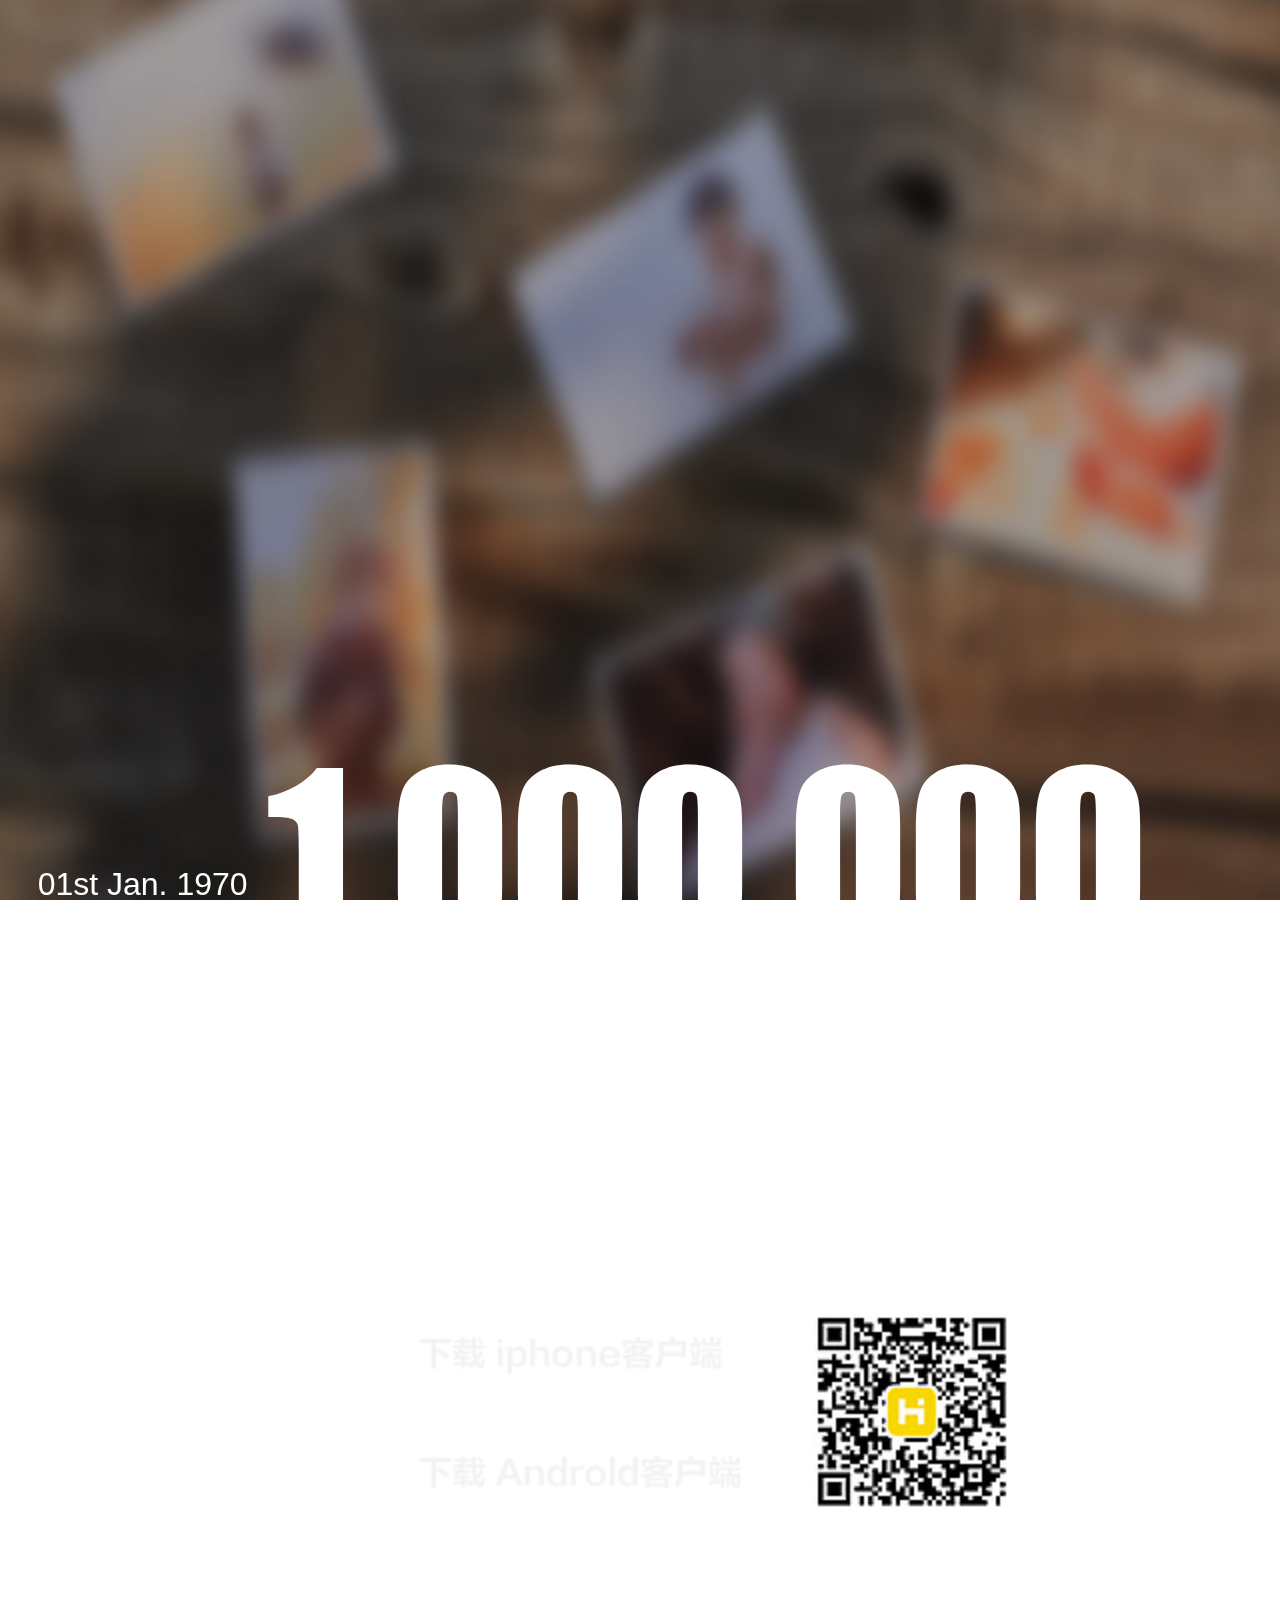
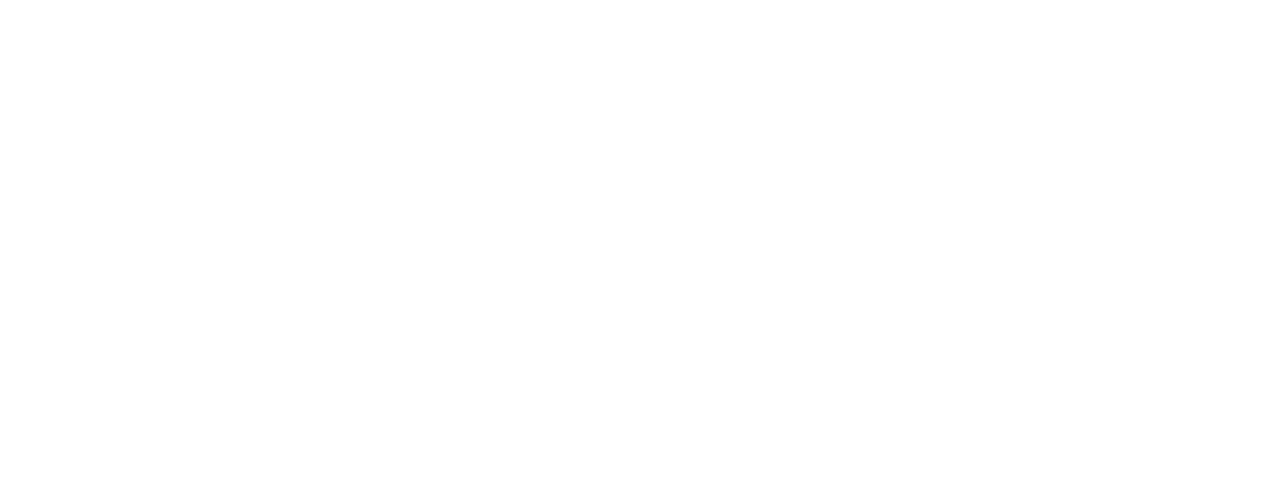
==== mobile.html @ c0a41c33 "new homeweb" ====
<!DOCTYPE html>
<html lang="zh">

<head>
	<meta charset="UTF-8">
	<title>快乐印Happyin</title>
	<meta name="viewport"
		  content="width=device-width, initial-scale=1.0, maximum-scale=1.0, user-scalable=0, minimal-ui">
	<meta name="format-detection" content="telephone=no">
	<link rel="icon" href="images/ico.png">
	<link rel="stylesheet" href="css/style.css">
	<style>
		h1 {
			display: none;
			position: absolute;
			top: 0;
			left: -9999px;
		}
	</style>
	<script type="text/javascript" src="js/jquery-2.1.4.min.js"></script>
	<script>



		fnResize();
		window.addEventListener("resize", function() {
			fnResize()
		}, false);

		function fnResize(){
			var docWidth = document.documentElement.clientWidth,
					body = document.getElementsByTagName('html')[0];
			body.style.fontSize = (0.625 * (docWidth / 320) ) * 100 + '%';
		}

	</script>
</head>
<body>
	<h1>Happyin —— 终身免费手机照片冲印</h1>
	<!--<div class="mobile-backimg-box"></div>-->
	<img class="mobile-backimg" alt="" src="images/happyin-backimg.jpg">
	<div class="mobile-content-box">
		<div class="mobile-printsbox">
			<div class="mobile-printsnum-box">
				<div class="mobile-date">
					<p><i class="m-day">01st</i> <i class="m-month">Jan.</i> <i class="m-year">1970</i></p>
					<div>Happy in 已冲印</div>
				</div>
				<p class="mobile-prints-num">1,000,000</p>
				<div class="mobile-words">张照片</div>
				<div class="mobile-prints-line"></div>
			</div>
		</div>
		<div class="mobile-download-box">
			<div class="mobile-download-area">
				<a href="https://itunes.apple.com/cn/app/kuai-le-yin-happyin-zhong/id1112861646?mt=8" class="mobile-download-ios">
					<img alt="" src="images/download-ios.png" width="100%">
				</a>
				<span></span>
				<a href="http://a.app.qq.com/o/simple.jsp?pkgname=com.happyin.print" class="mobile-download-android">
					<img alt="" src="images/download-android.png" width="100%">
				</a>
			</div>
			<div class="mobile-download-QR">
				<img alt="" src="images/download-QR.jpg" width="100%">
			</div>
			<div class="mobile-companyinfo">
				<p>Beijing HappyIn Technology Co., Ltd.</p>
				<p>联系我们：bd@happyin.com.cn</p>
				<p>京ICP备16023187号</p>
			</div>
		</div>
	</div>
	<script type="text/javascript">
		var screenWidth = $(window).width();  //屏幕宽度
		var screenHeight = $(window).height(); //屏幕高度

		Number.prototype.formatMoney = function (places, symbol, thousand, decimal) {
			places = !isNaN(places = Math.abs(places)) ? places : 2;
			symbol = symbol !== undefined ? symbol : "$";
			thousand = thousand || ",";
			decimal = decimal || ".";
			var number = this,
					negative = number < 0 ? "-" : "",
					i = parseInt(number = Math.abs(+number || 0).toFixed(places), 10) + "",
					j = (j = i.length) > 3 ? j % 3 : 0;
			return symbol + negative + (j ? i.substr(0, j) + thousand : "") + i.substr(j).replace(/(\d{3})(?=\d)/g, "$1" + thousand) + (places ? decimal + Math.abs(number - i).toFixed(places).slice(2) : "");
		};

		$(function(){
			$.ajax({
				url: location.protocol + '//' + location.host + '/Catalog/Picture/officialWeb',
//				url: 'http://dev.happyin.com.cn/Catalog/Picture/officialWeb',
				dataType: 'json',
				success: function(d){
					console.log(d);
					var data = d.p;
					var count = data.count.formatMoney(0,'');
					$('.mobile-prints-num').html(count);
					$('.m-day').html(data.day);
					$('.m-month').html(data.month + '.');
					$('.m-year').html(data.year);
				},
				error: function(e){

				}
			})
		})
	</script>
</body>
</html>
---- css/style.css ----
body{font:normal 14px/1.5 "\5FAE\8F6F\96C5\9ED1",Helvetica,STHeiti,Arial,sans-serif;-webkit-user-select:none;-webkit-text-size-adjust:none}body,div,dl,dt,dd,del,ul,ol,li,h1,h2,h3,h4,h5,h6,pre,form,fieldset,input,textarea,p,blockquote,th,td,figure{margin:0;padding:0}input[type="text"],input[type="number"],input[type="password"],input[type="submit"],input[type="button"],textarea{-webkit-appearance:none;outline-style:none;resize:none;border:0}textarea{resize:none;overflow:auto;outline:none}table{border-collapse:collapse;border-spacing:0}fieldset,img{border:0}address,caption,cite,code,dfn,em,th,var{font-style:normal;font-weight:normal}ol,ul{list-style:none}li{vertical-align:top}caption,th{text-align:left}h1,h2,h3,h4,h5,h6{font-size:100%;font-weight:normal;font-style:normal}i{font-style:normal}q:before,q:after{content:''}abbr,acronym{border:0}header,section{display:block;margin:0;padding:0}a{text-decoration:none;color:#000000}.clearfix{zoom:1}.clearfix:after{content:".";display:block;height:0;clear:both;visibility:hidden}.unl{text-decoration:underline}.tl{text-align:left}.tc{text-align:center}.tr{text-align:right}.bc{margin-left:auto;margin-right:auto}.fl{float:left}.fr{float:right}.vm{vertical-align:middle}.vt{vertical-align:top}.pr{position:relative}.pa{position:absolute}.none{display:none}html{font-size:62.5%}@font-face{font-family:'impact';src:url("../fonts/impact_0.ttf");src:url("../fonts/impact_0.eot?#iefix") format("embedded-opentype"),url("../fonts/impact_0.woff") format("woff"),url("../fonts/impact_0.ttf") format("truetype"),url("../fonts/impact_0.otf") format("opentype")}.index-backimg{position:fixed;width:100%;height:100%;z-index:1}.index-content-box{position:relative;z-index:10}.index-printsbox{width:100%;text-align:center}.index-printsbox .index-printsnum-box{display:inline-block;color:#ffffff;font-size:20px}.index-printsbox .index-printsnum-box .index-date{display:inline-block;margin-left:150px}.index-printsbox .index-printsnum-box .index-date div{display:inline-block;border-top:2px solid #ffffff}.index-printsbox .index-printsnum-box .index-prints-num{font-family:'impact';display:inline-block;font-size:150px;line-height:1}.index-printsbox .index-printsnum-box .index-words{display:inline-block;margin-right:150px}.index-prints-line{margin-top:26px;width:100%;height:1px;margin-bottom:100px;background:url("../images/line1.png") no-repeat center 0;background-size:100% 100%;background:-moz-linear-gradient(left, rgba(255,255,255,0), #fff 40%, #fff 60%, rgba(255,255,255,0) 100%);background:-webkit-gradient(linear, 0 0, 100% 0, from(rgba(255,255,255,0)), color-stop(40%, #fff), color-stop(60%, #fff), color-stop(100%, rgba(255,255,255,0)))}.download-box{margin:0 auto 0;text-align:center}.download-box .download-area{display:inline-block}.download-box .download-area .download-ios{display:block;width:270px}.download-box .download-area span{display:block;width:270px;height:1px;background:url("../images/line1.png") no-repeat center 0;background-size:100% 100%;background:-moz-linear-gradient(left, rgba(255,255,255,0), #fff 40%, #fff 60%, rgba(255,255,255,0) 100%);background:-webkit-gradient(linear, 0 0, 100% 0, from(rgba(255,255,255,0)), color-stop(40%, #fff), color-stop(60%, #fff), color-stop(100%, rgba(255,255,255,0)))}.download-box .download-area .download-android{display:block;width:270px}.download-box .download-QR{display:inline-block;width:98px}.index-companyinfo{position:fixed;left:0;right:0;bottom:20px;color:#ffffff;font-size:12px;text-align:center}html{font-size:62.5%}@font-face{font-family:'impact';src:url("../fonts/impact_0.ttf");src:url("../fonts/impact_0.eot?#iefix") format("embedded-opentype"),url("../fonts/impact_0.woff") format("woff"),url("../fonts/impact_0.ttf") format("truetype"),url("../fonts/impact_0.otf") format("opentype")}.mobile-backimg-box{position:fixed;top:0;left:0;right:0;bottom:0;background:url("../images/happyin-backimg.jpg") no-repeat;background-position:center 0;background-size:0 100%;z-index:1}.mobile-backimg{position:fixed;top:0;left:0;right:0;bottom:0;width:100%;height:100%;z-index:1}.mobile-content-box{position:relative;z-index:10}.mobile-printsbox{padding-top:18.6rem;width:100%;text-align:center}.mobile-printsbox .mobile-printsnum-box{display:inline-block;color:#ffffff;font-size:0.8rem}.mobile-printsbox .mobile-printsnum-box .mobile-date{display:inline-block;margin-left:0}.mobile-printsbox .mobile-printsnum-box .mobile-date div{display:inline-block;border-top:2px solid #ffffff}.mobile-printsbox .mobile-printsnum-box .mobile-prints-num{font-family:'impact';display:inline-block;font-size:5.6rem;line-height:1}.mobile-printsbox .mobile-printsnum-box .mobile-words{display:inline-block;margin-right:0}.mobile-prints-line{margin-top:20px;width:100%;height:1px;margin-bottom:8rem;background:url("../images/line1.png") no-repeat center 0;background-size:100% 100%;background:-moz-linear-gradient(left, rgba(255,255,255,0), #fff 40%, #fff 60%, rgba(255,255,255,0) 100%);background:-webkit-gradient(linear, 0 0, 100% 0, from(rgba(255,255,255,0)), color-stop(40%, #fff), color-stop(60%, #fff), color-stop(100%, rgba(255,255,255,0)))}.mobile-download-box{margin:0 auto 0;text-align:center}.mobile-download-box .mobile-download-area{display:inline-block}.mobile-download-box .mobile-download-area .mobile-download-ios{display:block;width:13.5rem}.mobile-download-box .mobile-download-area span{display:block;width:13.5rem;height:1px;background:url("../images/line1.png") no-repeat center 0;background-size:100% 100%;background:-moz-linear-gradient(left, rgba(255,255,255,0), #fff 40%, #fff 60%, rgba(255,255,255,0) 100%);background:-webkit-gradient(linear, 0 0, 100% 0, from(rgba(255,255,255,0)), color-stop(40%, #fff), color-stop(60%, #fff), color-stop(100%, rgba(255,255,255,0)))}.mobile-download-box .mobile-download-area .mobile-download-android{display:block;width:13.5rem}.mobile-download-box .mobile-download-QR{display:inline-block;width:4.9rem}.mobile-companyinfo{margin:8rem auto 3rem;color:#ffffff;font-size:0.8rem;text-align:center}
/*# sourceMappingURL=style.css.map */
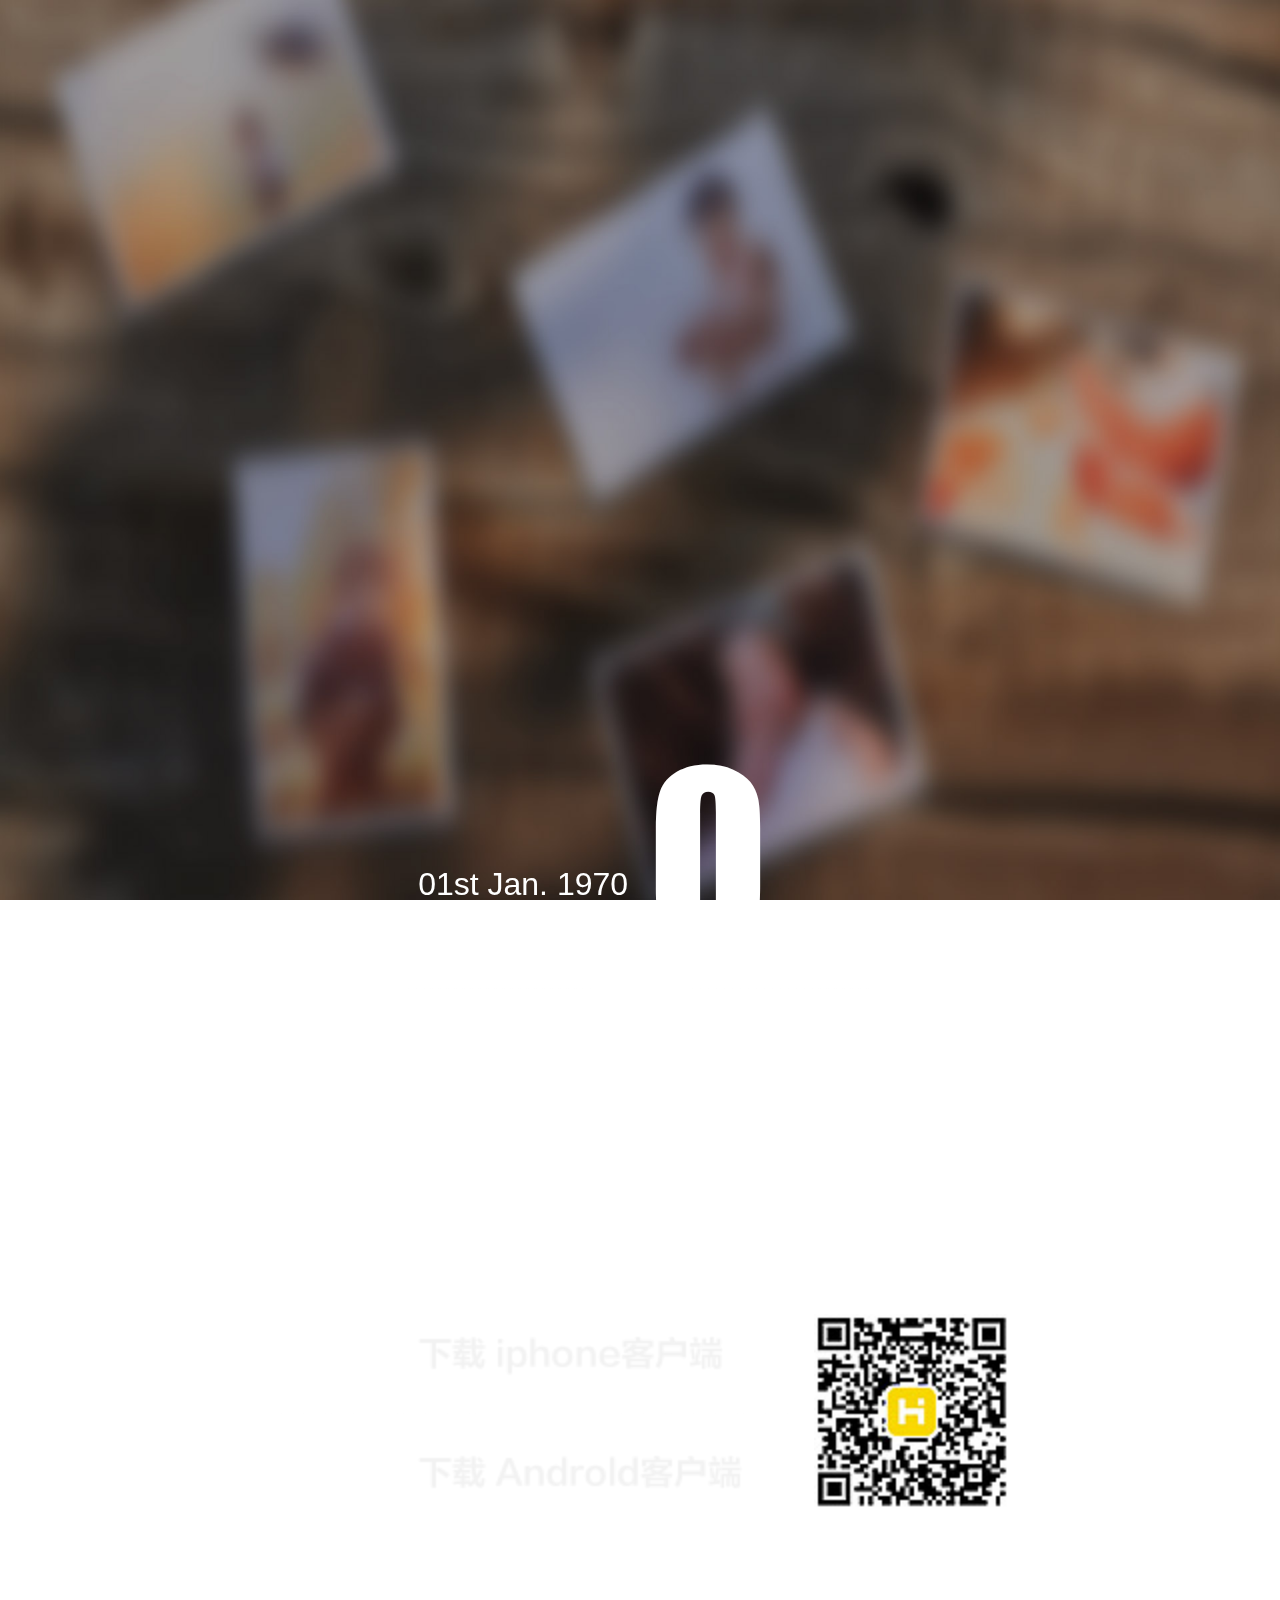
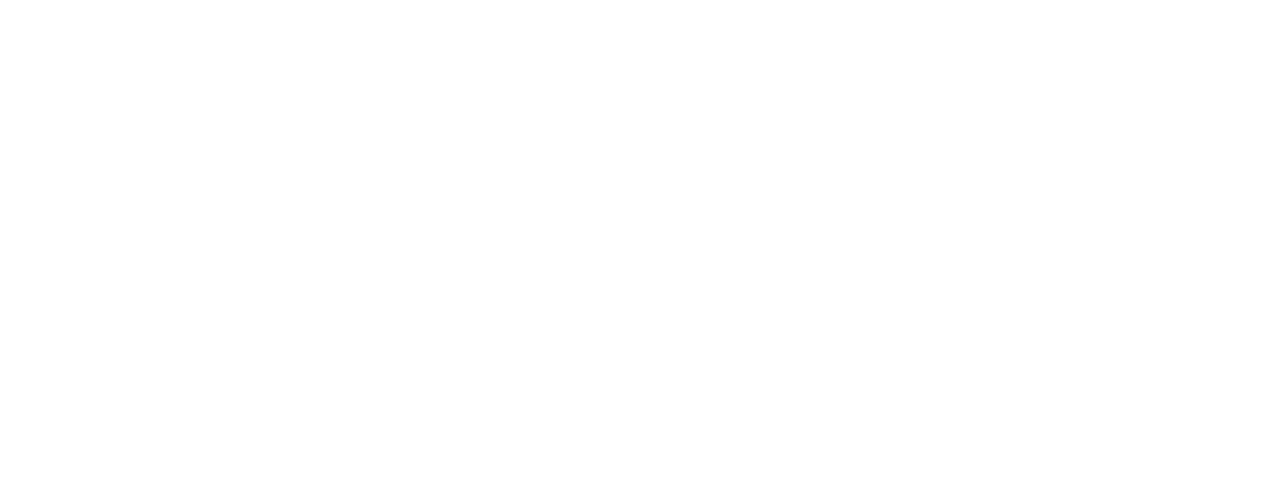
==== commit 26d194ac: "fix mobile bug" ====
--- a/mobile.html
+++ b/mobile.html
@@ -46,7 +46,7 @@
 					<p><i class="m-day">01st</i> <i class="m-month">Jan.</i> <i class="m-year">1970</i></p>
 					<div>Happy in 已冲印</div>
 				</div>
-				<p class="mobile-prints-num">1,000,000</p>
+				<p class="mobile-prints-num">0</p>
 				<div class="mobile-words">张照片</div>
 				<div class="mobile-prints-line"></div>
 			</div>
@@ -87,9 +87,17 @@
 			return symbol + negative + (j ? i.substr(0, j) + thousand : "") + i.substr(j).replace(/(\d{3})(?=\d)/g, "$1" + thousand) + (places ? decimal + Math.abs(number - i).toFixed(places).slice(2) : "");
 		};
 
+		var ajaxUrl ='';
+		var href = location.href;
+		if(href.indexOf('www.happyin.com.cn') > 0){
+			ajaxUrl = 'https://api.happyin.com.cn/Catalog/Picture/officialWeb';
+		}else {
+			ajaxUrl = location.protocol + '//' + location.host + '/Catalog/Picture/officialWeb'
+		}
+
 		$(function(){
 			$.ajax({
-				url: location.protocol + '//' + location.host + '/Catalog/Picture/officialWeb',
+				url: ajaxUrl,
 //				url: 'http://dev.happyin.com.cn/Catalog/Picture/officialWeb',
 				dataType: 'json',
 				success: function(d){
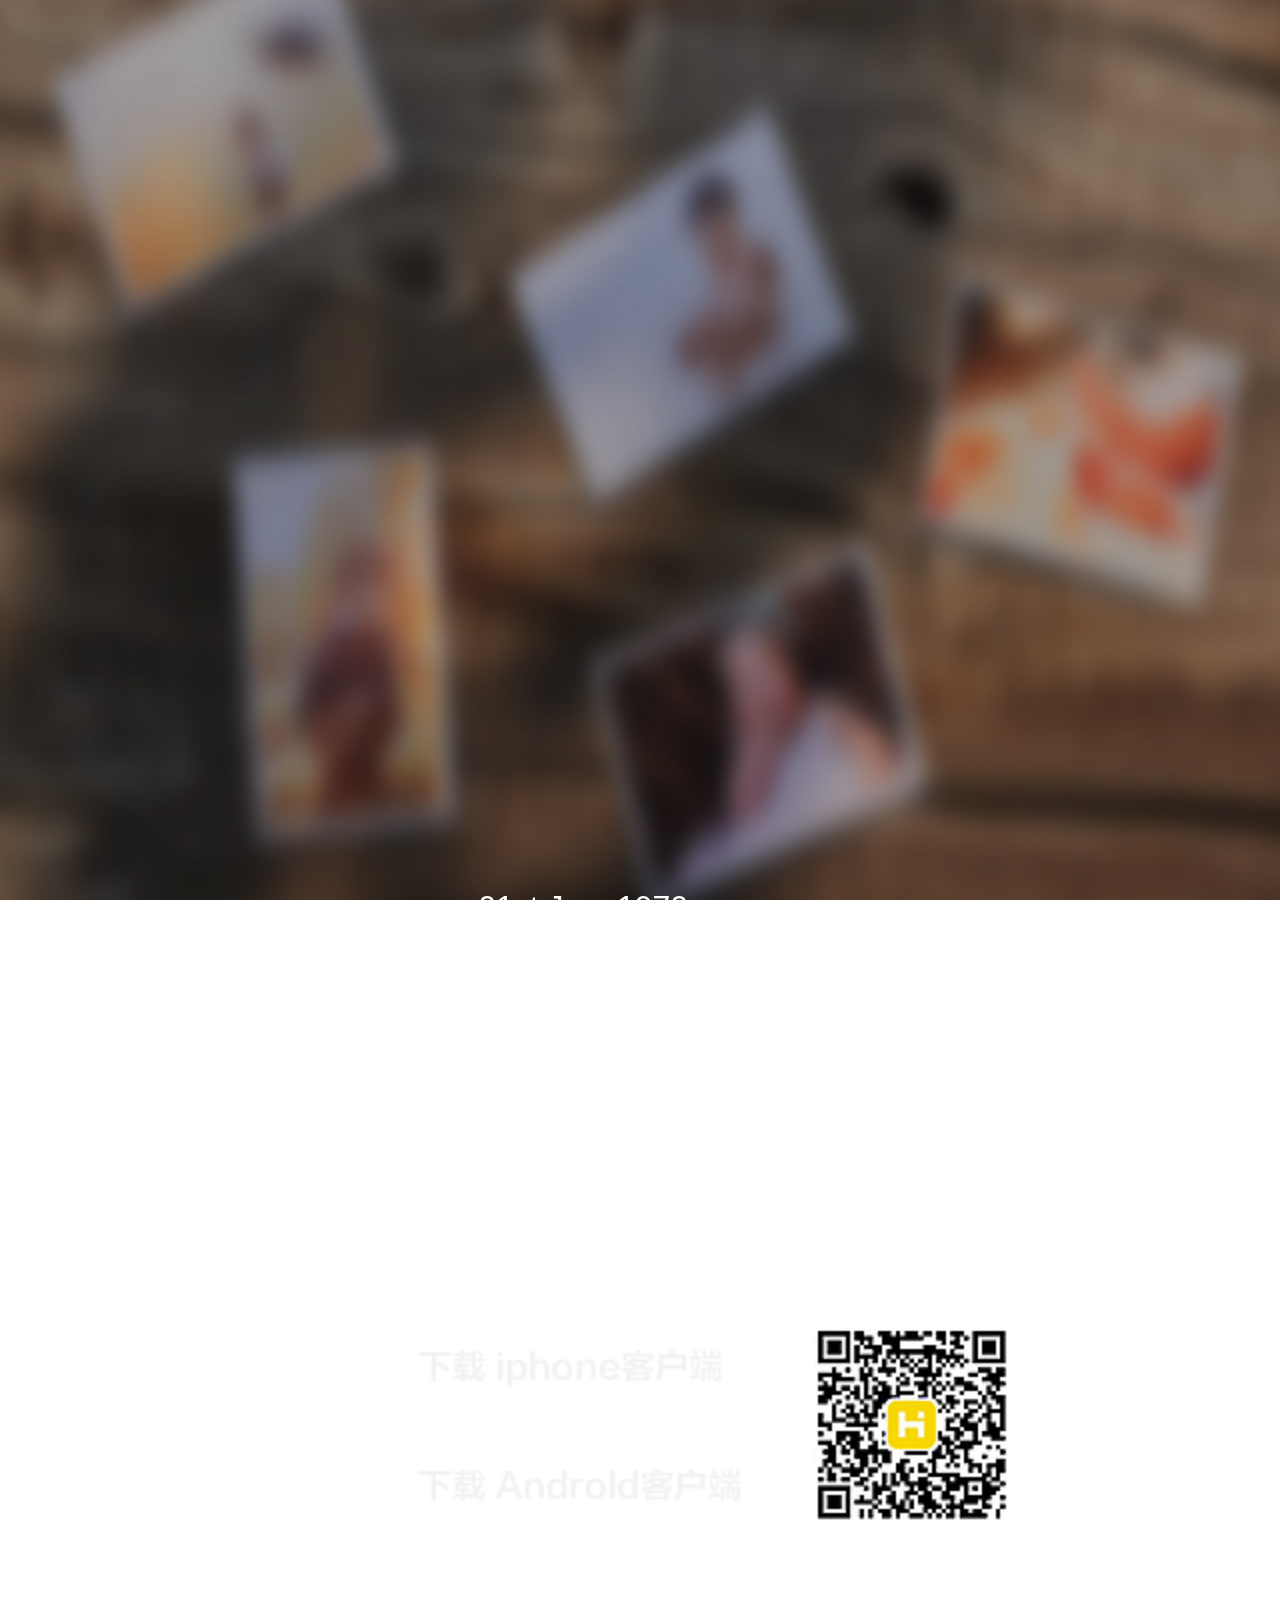
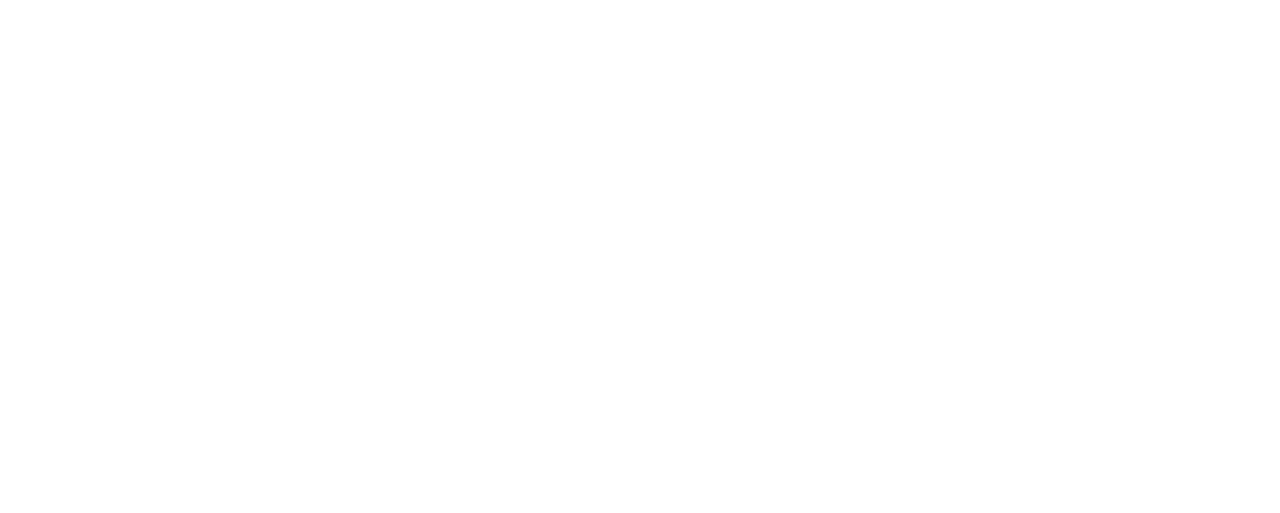
==== commit 812bf8b5: "add number scroll" ====
--- a/mobile.html
+++ b/mobile.html
@@ -18,6 +18,7 @@
 		}
 	</style>
 	<script type="text/javascript" src="js/jquery-2.1.4.min.js"></script>
+	<script type="text/javascript" src="js/mobilenumberscroll.js"></script>
 	<script>
 
 
@@ -46,7 +47,7 @@
 					<p><i class="m-day">01st</i> <i class="m-month">Jan.</i> <i class="m-year">1970</i></p>
 					<div>Happy in 已冲印</div>
 				</div>
-				<p class="mobile-prints-num">0</p>
+				<div class="mobile-prints-numbersbox"></div>
 				<div class="mobile-words">张照片</div>
 				<div class="mobile-prints-line"></div>
 			</div>
@@ -95,24 +96,42 @@
 			ajaxUrl = location.protocol + '//' + location.host + '/Catalog/Picture/officialWeb'
 		}
 
-		$(function(){
+		function doAjax(){
+			var count = 0;
 			$.ajax({
 				url: ajaxUrl,
 //				url: 'http://dev.happyin.com.cn/Catalog/Picture/officialWeb',
 				dataType: 'json',
+				async: false,
 				success: function(d){
-					console.log(d);
+//					console.log(d);
 					var data = d.p;
-					var count = data.count.formatMoney(0,'');
-					$('.mobile-prints-num').html(count);
-					$('.m-day').html(data.day);
-					$('.m-month').html(data.month + '.');
-					$('.m-year').html(data.year);
+//					var count = data.count.formatMoney(0,'');
+//					$('.index-prints-num').html(count);
+					count = data.count;
+					$('.p-day').html(data.day);
+					$('.p-month').html(data.month + '.');
+					$('.p-year').html(data.year);
+
 				},
 				error: function(e){
 
 				}
-			})
+			});
+			return count;
+		}
+
+		$(function(){
+			//alert(doAjax());
+			//初始化
+			var nums = doAjax();
+			var numRun = $(".mobile-prints-numbersbox").numberAnimate({num:nums, speed:2000, symbol:","});
+			setInterval(function(){
+				nums = doAjax();
+//				nums += 1;
+				numRun.resetData(nums);
+//				console.log(nums);
+			},5000);
 		})
 	</script>
 </body>
--- a/css/style.css
+++ b/css/style.css
@@ -1,2 +1,2 @@
-body{font:normal 14px/1.5 "\5FAE\8F6F\96C5\9ED1",Helvetica,STHeiti,Arial,sans-serif;-webkit-user-select:none;-webkit-text-size-adjust:none}body,div,dl,dt,dd,del,ul,ol,li,h1,h2,h3,h4,h5,h6,pre,form,fieldset,input,textarea,p,blockquote,th,td,figure{margin:0;padding:0}input[type="text"],input[type="number"],input[type="password"],input[type="submit"],input[type="button"],textarea{-webkit-appearance:none;outline-style:none;resize:none;border:0}textarea{resize:none;overflow:auto;outline:none}table{border-collapse:collapse;border-spacing:0}fieldset,img{border:0}address,caption,cite,code,dfn,em,th,var{font-style:normal;font-weight:normal}ol,ul{list-style:none}li{vertical-align:top}caption,th{text-align:left}h1,h2,h3,h4,h5,h6{font-size:100%;font-weight:normal;font-style:normal}i{font-style:normal}q:before,q:after{content:''}abbr,acronym{border:0}header,section{display:block;margin:0;padding:0}a{text-decoration:none;color:#000000}.clearfix{zoom:1}.clearfix:after{content:".";display:block;height:0;clear:both;visibility:hidden}.unl{text-decoration:underline}.tl{text-align:left}.tc{text-align:center}.tr{text-align:right}.bc{margin-left:auto;margin-right:auto}.fl{float:left}.fr{float:right}.vm{vertical-align:middle}.vt{vertical-align:top}.pr{position:relative}.pa{position:absolute}.none{display:none}html{font-size:62.5%}@font-face{font-family:'impact';src:url("../fonts/impact_0.ttf");src:url("../fonts/impact_0.eot?#iefix") format("embedded-opentype"),url("../fonts/impact_0.woff") format("woff"),url("../fonts/impact_0.ttf") format("truetype"),url("../fonts/impact_0.otf") format("opentype")}.index-backimg{position:fixed;width:100%;height:100%;z-index:1}.index-content-box{position:relative;z-index:10}.index-printsbox{width:100%;text-align:center}.index-printsbox .index-printsnum-box{display:inline-block;color:#ffffff;font-size:20px}.index-printsbox .index-printsnum-box .index-date{display:inline-block;margin-left:150px}.index-printsbox .index-printsnum-box .index-date div{display:inline-block;border-top:2px solid #ffffff}.index-printsbox .index-printsnum-box .index-prints-num{font-family:'impact';display:inline-block;font-size:150px;line-height:1}.index-printsbox .index-printsnum-box .index-words{display:inline-block;margin-right:150px}.index-prints-line{margin-top:26px;width:100%;height:1px;margin-bottom:100px;background:url("../images/line1.png") no-repeat center 0;background-size:100% 100%;background:-moz-linear-gradient(left, rgba(255,255,255,0), #fff 40%, #fff 60%, rgba(255,255,255,0) 100%);background:-webkit-gradient(linear, 0 0, 100% 0, from(rgba(255,255,255,0)), color-stop(40%, #fff), color-stop(60%, #fff), color-stop(100%, rgba(255,255,255,0)))}.download-box{margin:0 auto 0;text-align:center}.download-box .download-area{display:inline-block}.download-box .download-area .download-ios{display:block;width:270px}.download-box .download-area span{display:block;width:270px;height:1px;background:url("../images/line1.png") no-repeat center 0;background-size:100% 100%;background:-moz-linear-gradient(left, rgba(255,255,255,0), #fff 40%, #fff 60%, rgba(255,255,255,0) 100%);background:-webkit-gradient(linear, 0 0, 100% 0, from(rgba(255,255,255,0)), color-stop(40%, #fff), color-stop(60%, #fff), color-stop(100%, rgba(255,255,255,0)))}.download-box .download-area .download-android{display:block;width:270px}.download-box .download-QR{display:inline-block;width:98px}.index-companyinfo{position:fixed;left:0;right:0;bottom:20px;color:#ffffff;font-size:12px;text-align:center}html{font-size:62.5%}@font-face{font-family:'impact';src:url("../fonts/impact_0.ttf");src:url("../fonts/impact_0.eot?#iefix") format("embedded-opentype"),url("../fonts/impact_0.woff") format("woff"),url("../fonts/impact_0.ttf") format("truetype"),url("../fonts/impact_0.otf") format("opentype")}.mobile-backimg-box{position:fixed;top:0;left:0;right:0;bottom:0;background:url("../images/happyin-backimg.jpg") no-repeat;background-position:center 0;background-size:0 100%;z-index:1}.mobile-backimg{position:fixed;top:0;left:0;right:0;bottom:0;width:100%;height:100%;z-index:1}.mobile-content-box{position:relative;z-index:10}.mobile-printsbox{padding-top:18.6rem;width:100%;text-align:center}.mobile-printsbox .mobile-printsnum-box{display:inline-block;color:#ffffff;font-size:0.8rem}.mobile-printsbox .mobile-printsnum-box .mobile-date{display:inline-block;margin-left:0}.mobile-printsbox .mobile-printsnum-box .mobile-date div{display:inline-block;border-top:2px solid #ffffff}.mobile-printsbox .mobile-printsnum-box .mobile-prints-num{font-family:'impact';display:inline-block;font-size:5.6rem;line-height:1}.mobile-printsbox .mobile-printsnum-box .mobile-words{display:inline-block;margin-right:0}.mobile-prints-line{margin-top:20px;width:100%;height:1px;margin-bottom:8rem;background:url("../images/line1.png") no-repeat center 0;background-size:100% 100%;background:-moz-linear-gradient(left, rgba(255,255,255,0), #fff 40%, #fff 60%, rgba(255,255,255,0) 100%);background:-webkit-gradient(linear, 0 0, 100% 0, from(rgba(255,255,255,0)), color-stop(40%, #fff), color-stop(60%, #fff), color-stop(100%, rgba(255,255,255,0)))}.mobile-download-box{margin:0 auto 0;text-align:center}.mobile-download-box .mobile-download-area{display:inline-block}.mobile-download-box .mobile-download-area .mobile-download-ios{display:block;width:13.5rem}.mobile-download-box .mobile-download-area span{display:block;width:13.5rem;height:1px;background:url("../images/line1.png") no-repeat center 0;background-size:100% 100%;background:-moz-linear-gradient(left, rgba(255,255,255,0), #fff 40%, #fff 60%, rgba(255,255,255,0) 100%);background:-webkit-gradient(linear, 0 0, 100% 0, from(rgba(255,255,255,0)), color-stop(40%, #fff), color-stop(60%, #fff), color-stop(100%, rgba(255,255,255,0)))}.mobile-download-box .mobile-download-area .mobile-download-android{display:block;width:13.5rem}.mobile-download-box .mobile-download-QR{display:inline-block;width:4.9rem}.mobile-companyinfo{margin:8rem auto 3rem;color:#ffffff;font-size:0.8rem;text-align:center}
+body{font:normal 14px/1.5 "\5FAE\8F6F\96C5\9ED1",Helvetica,STHeiti,Arial,sans-serif;-webkit-user-select:none;-webkit-text-size-adjust:none}body,div,dl,dt,dd,del,ul,ol,li,h1,h2,h3,h4,h5,h6,pre,form,fieldset,input,textarea,p,blockquote,th,td,figure{margin:0;padding:0}input[type="text"],input[type="number"],input[type="password"],input[type="submit"],input[type="button"],textarea{-webkit-appearance:none;outline-style:none;resize:none;border:0}textarea{resize:none;overflow:auto;outline:none}table{border-collapse:collapse;border-spacing:0}fieldset,img{border:0}address,caption,cite,code,dfn,em,th,var{font-style:normal;font-weight:normal}ol,ul{list-style:none}li{vertical-align:top}caption,th{text-align:left}h1,h2,h3,h4,h5,h6{font-size:100%;font-weight:normal;font-style:normal}i{font-style:normal}q:before,q:after{content:''}abbr,acronym{border:0}header,section{display:block;margin:0;padding:0}a{text-decoration:none;color:#000000}.clearfix{zoom:1}.clearfix:after{content:".";display:block;height:0;clear:both;visibility:hidden}.unl{text-decoration:underline}.tl{text-align:left}.tc{text-align:center}.tr{text-align:right}.bc{margin-left:auto;margin-right:auto}.fl{float:left}.fr{float:right}.vm{vertical-align:middle}.vt{vertical-align:top}.pr{position:relative}.pa{position:absolute}.none{display:none}html{font-size:62.5%}@font-face{font-family:'impact';src:url("../fonts/impact_0.ttf");src:url("../fonts/impact_0.eot?#iefix") format("embedded-opentype"),url("../fonts/impact_0.woff") format("woff"),url("../fonts/impact_0.ttf") format("truetype"),url("../fonts/impact_0.otf") format("opentype")}.index-backimg{position:fixed;width:100%;height:100%;z-index:1}.index-content-box{position:relative;z-index:10}.index-printsbox{width:100%;text-align:center}.index-printsbox .index-printsnum-box{display:inline-block;color:#ffffff;font-size:20px}.index-printsbox .index-printsnum-box .index-date{display:inline-block;margin-left:150px}.index-printsbox .index-printsnum-box .index-date div{display:inline-block;border-top:2px solid #ffffff}.index-printsbox .index-printsnum-box .index-prints-num{font-family:'impact';display:inline-block;font-size:150px;line-height:1}.index-printsbox .index-printsnum-box .index-words{display:inline-block;margin-right:150px}.index-prints-line{margin-top:26px;width:100%;height:1px;margin-bottom:100px;background:url("../images/line1.png") no-repeat center 0;background-size:100% 100%;background:-moz-linear-gradient(left, rgba(255,255,255,0), #fff 40%, #fff 60%, rgba(255,255,255,0) 100%);background:-webkit-gradient(linear, 0 0, 100% 0, from(rgba(255,255,255,0)), color-stop(40%, #fff), color-stop(60%, #fff), color-stop(100%, rgba(255,255,255,0)))}.download-box{margin:0 auto 0;text-align:center}.download-box .download-area{display:inline-block}.download-box .download-area .download-ios{display:block;width:270px}.download-box .download-area span{display:block;width:270px;height:1px;background:url("../images/line1.png") no-repeat center 0;background-size:100% 100%;background:-moz-linear-gradient(left, rgba(255,255,255,0), #fff 40%, #fff 60%, rgba(255,255,255,0) 100%);background:-webkit-gradient(linear, 0 0, 100% 0, from(rgba(255,255,255,0)), color-stop(40%, #fff), color-stop(60%, #fff), color-stop(100%, rgba(255,255,255,0)))}.download-box .download-area .download-android{display:block;width:270px}.download-box .download-QR{display:inline-block;width:98px}.index-companyinfo{position:fixed;left:0;right:0;bottom:20px;color:#ffffff;font-size:12px;text-align:center}.index-prints-numbersbox{position:relative;top:20px;font-family:'impact';display:inline-block;height:150px;width:auto;overflow:hidden;font-size:150px;color:#ffffff;text-align:center;line-height:1}.index-prints-numbersbox .index-number-box{position:relative;top:0;width:80px;float:left}.index-prints-numbersbox .index-number-box .index-number{display:block;width:80px;height:150px}.index-prints-numbersbox .index-number-dot{width:25px;float:left}html{font-size:62.5%}@font-face{font-family:'impact';src:url("../fonts/impact_0.ttf");src:url("../fonts/impact_0.eot?#iefix") format("embedded-opentype"),url("../fonts/impact_0.woff") format("woff"),url("../fonts/impact_0.ttf") format("truetype"),url("../fonts/impact_0.otf") format("opentype")}.mobile-backimg-box{position:fixed;top:0;left:0;right:0;bottom:0;background:url("../images/happyin-backimg.jpg") no-repeat;background-position:center 0;background-size:0 100%;z-index:1}.mobile-backimg{position:fixed;top:0;left:0;right:0;bottom:0;width:100%;height:100%;z-index:1}.mobile-content-box{position:relative;z-index:10}.mobile-printsbox{padding-top:18.6rem;width:100%;text-align:center}.mobile-printsbox .mobile-printsnum-box{display:inline-block;color:#ffffff;font-size:0.8rem}.mobile-printsbox .mobile-printsnum-box .mobile-date{display:inline-block;margin-left:0}.mobile-printsbox .mobile-printsnum-box .mobile-date div{display:inline-block;border-top:2px solid #ffffff}.mobile-printsbox .mobile-printsnum-box .mobile-prints-num{font-family:'impact';display:inline-block;font-size:5.6rem;line-height:1}.mobile-printsbox .mobile-printsnum-box .mobile-words{display:inline-block;margin-right:0}.mobile-prints-line{margin-top:20px;width:100%;height:1px;margin-bottom:8rem;background:url("../images/line1.png") no-repeat center 0;background-size:100% 100%;background:-moz-linear-gradient(left, rgba(255,255,255,0), #fff 40%, #fff 60%, rgba(255,255,255,0) 100%);background:-webkit-gradient(linear, 0 0, 100% 0, from(rgba(255,255,255,0)), color-stop(40%, #fff), color-stop(60%, #fff), color-stop(100%, rgba(255,255,255,0)))}.mobile-download-box{margin:0 auto 0;text-align:center}.mobile-download-box .mobile-download-area{display:inline-block}.mobile-download-box .mobile-download-area .mobile-download-ios{display:block;width:13.5rem}.mobile-download-box .mobile-download-area span{display:block;width:13.5rem;height:1px;background:url("../images/line1.png") no-repeat center 0;background-size:100% 100%;background:-moz-linear-gradient(left, rgba(255,255,255,0), #fff 40%, #fff 60%, rgba(255,255,255,0) 100%);background:-webkit-gradient(linear, 0 0, 100% 0, from(rgba(255,255,255,0)), color-stop(40%, #fff), color-stop(60%, #fff), color-stop(100%, rgba(255,255,255,0)))}.mobile-download-box .mobile-download-area .mobile-download-android{display:block;width:13.5rem}.mobile-download-box .mobile-download-QR{display:inline-block;width:4.9rem}.mobile-companyinfo{margin:8rem auto 3rem;color:#ffffff;font-size:0.8rem;text-align:center}.mobile-prints-numbersbox{position:relative;top:0.6rem;font-family:'impact';display:inline-block;height:5.6rem;width:auto;overflow:hidden;font-size:5.6rem;color:#ffffff;text-align:center;line-height:1}.mobile-prints-numbersbox .mobile-number-box{position:relative;top:0;width:3rem;float:left}.mobile-prints-numbersbox .mobile-number-box .mobile-number{display:block;width:3rem;height:5.6rem}.mobile-prints-numbersbox .mobile-number-dot{width:1rem;float:left}
 /*# sourceMappingURL=style.css.map */
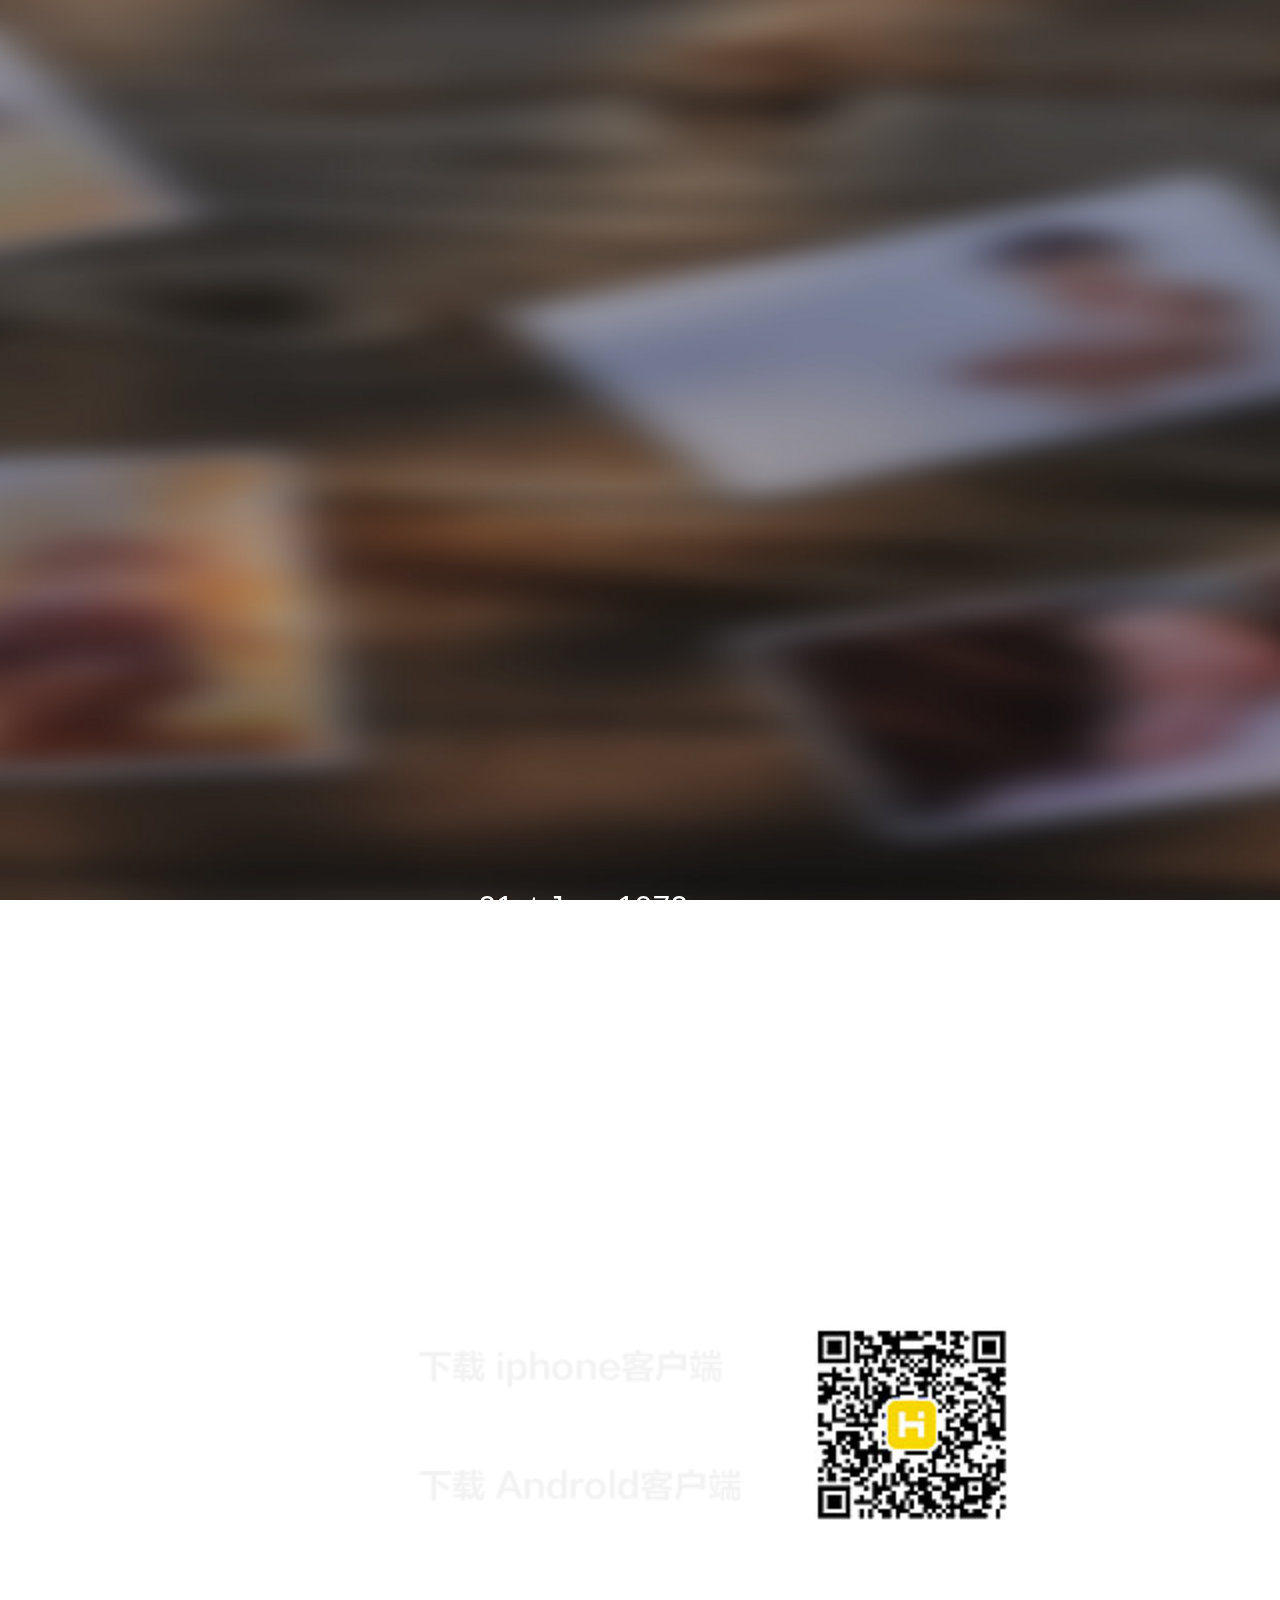
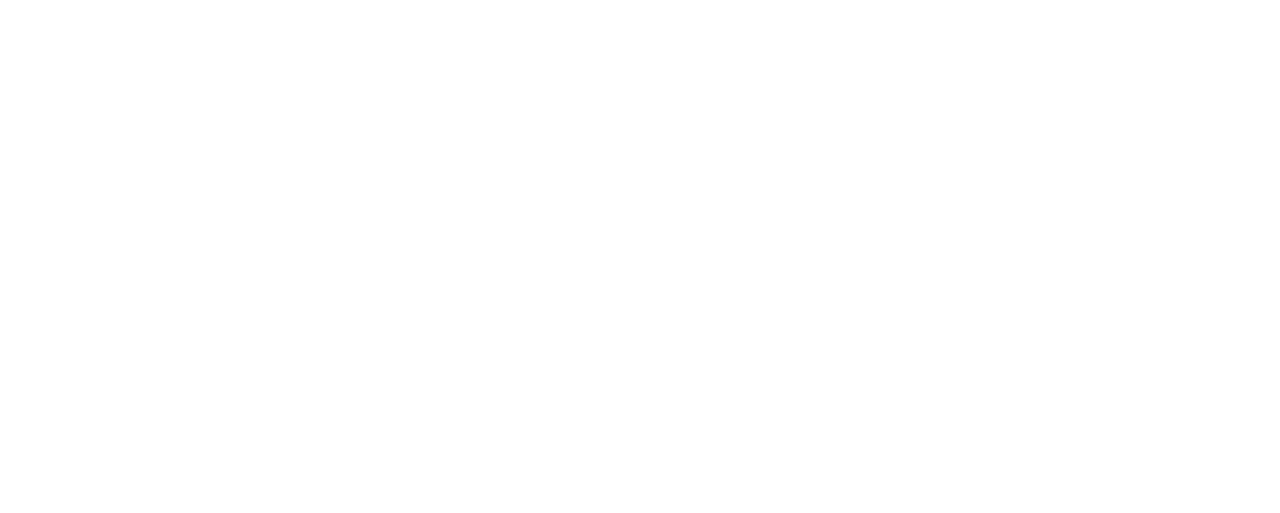
==== commit 6087fd6b: "fix bug" ====
--- a/mobile.html
+++ b/mobile.html
@@ -39,7 +39,7 @@
 <body>
 	<h1>Happyin —— 终身免费手机照片冲印</h1>
 	<!--<div class="mobile-backimg-box"></div>-->
-	<img class="mobile-backimg" alt="" src="images/happyin-backimg.jpg">
+	<img class="mobile-backimg" alt="" src="images/happyin-mobile-backimg.jpg">
 	<div class="mobile-content-box">
 		<div class="mobile-printsbox">
 			<div class="mobile-printsnum-box">
@@ -90,7 +90,7 @@
 
 		var ajaxUrl ='';
 		var href = location.href;
-		if(href.indexOf('www.happyin.com.cn') > 0){
+		if(href.indexOf('http://www.happyin.com.cn') == 0 || href.indexOf('http://happyin.com.cn') == 0){
 			ajaxUrl = 'https://api.happyin.com.cn/Catalog/Picture/officialWeb';
 		}else {
 			ajaxUrl = location.protocol + '//' + location.host + '/Catalog/Picture/officialWeb'
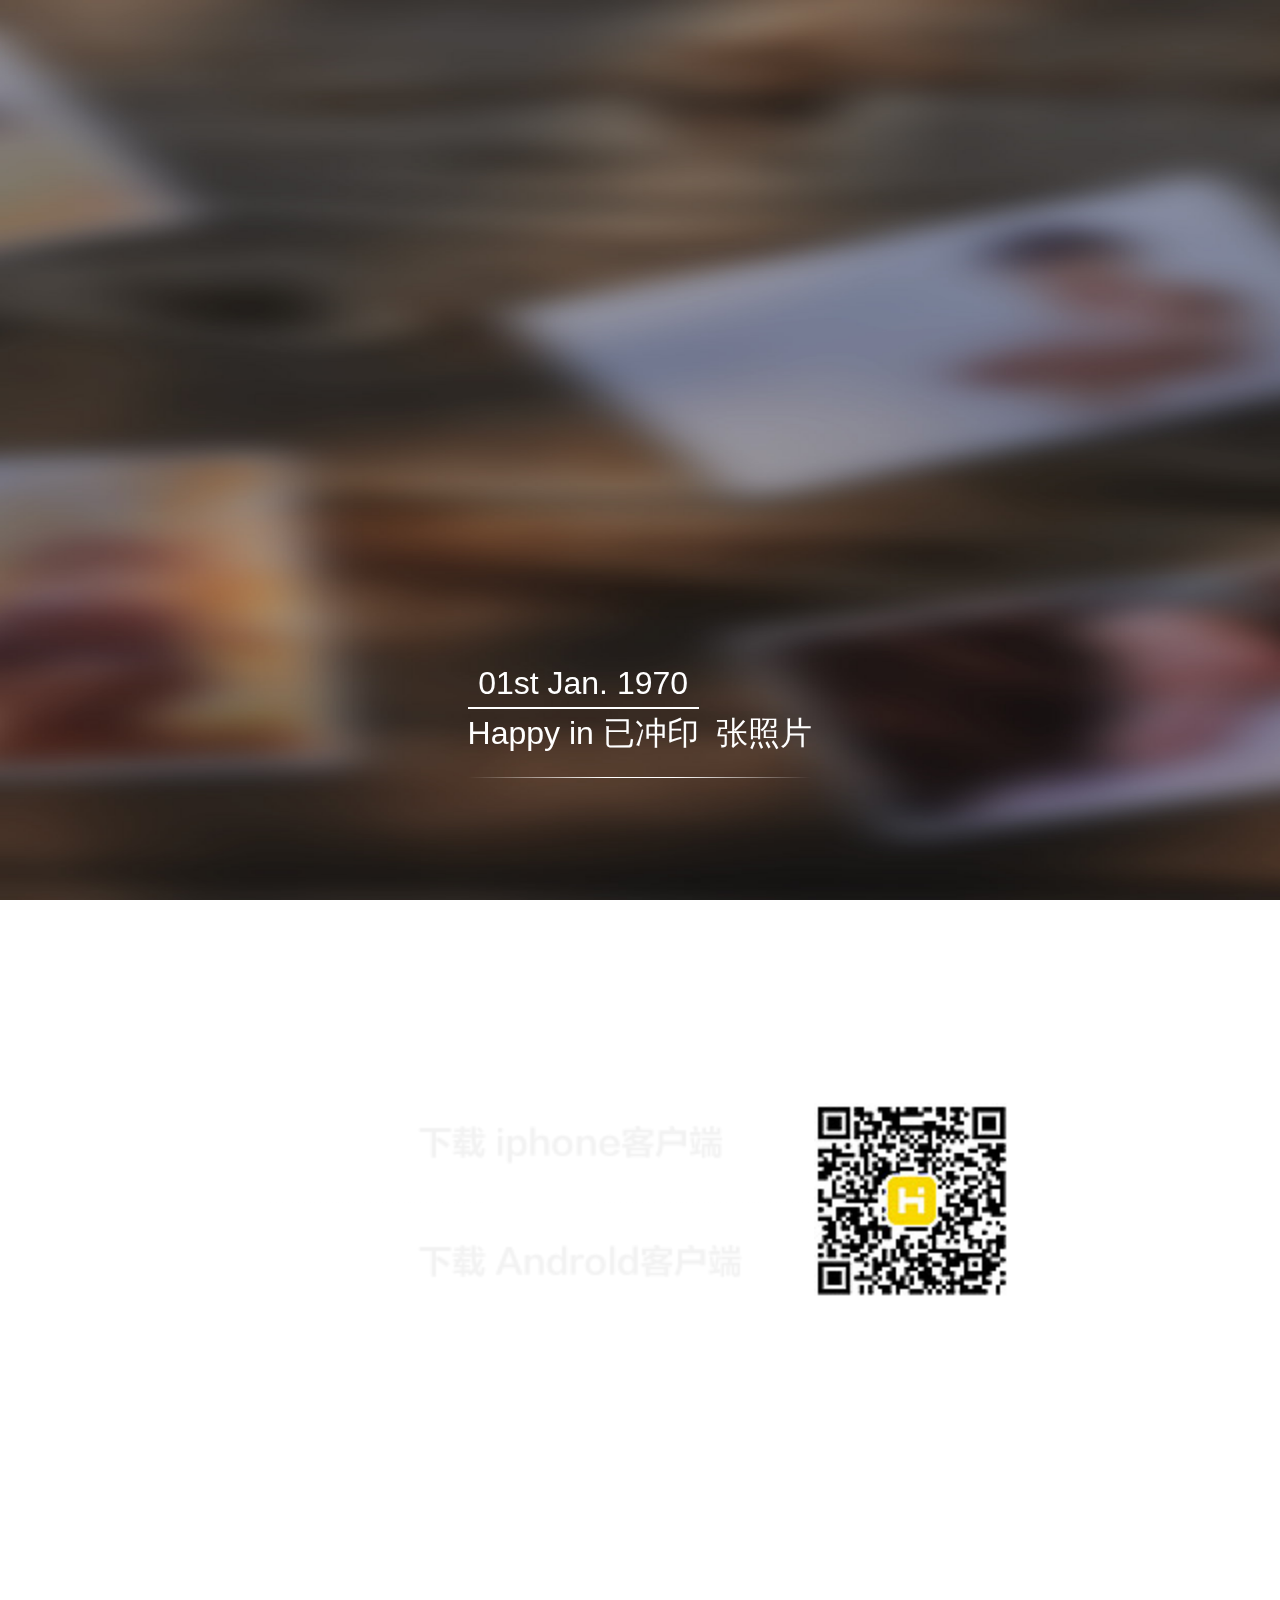
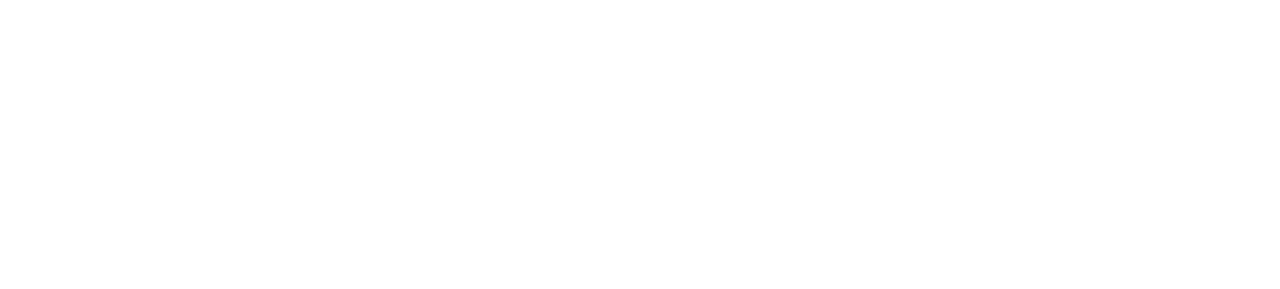
==== commit 907d787d: "fix bug" ====
--- a/mobile.html
+++ b/mobile.html
@@ -90,7 +90,7 @@
 
 		var ajaxUrl ='';
 		var href = location.href;
-		if(href.indexOf('http://www.happyin.com.cn') == 0 || href.indexOf('http://happyin.com.cn') == 0){
+		if(href.indexOf('http://www.happyin.com.cn') == 0 || href.indexOf('http://happyin.com.cn') == 0 || href.indexOf('https://www.happyin.com.cn') == 0 || href.indexOf('https://happyin.com.cn') == 0){
 			ajaxUrl = 'https://api.happyin.com.cn/Catalog/Picture/officialWeb';
 		}else {
 			ajaxUrl = location.protocol + '//' + location.host + '/Catalog/Picture/officialWeb'
@@ -104,14 +104,14 @@
 				dataType: 'json',
 				async: false,
 				success: function(d){
-//					console.log(d);
+					console.log(d);
 					var data = d.p;
 //					var count = data.count.formatMoney(0,'');
 //					$('.index-prints-num').html(count);
 					count = data.count;
-					$('.p-day').html(data.day);
-					$('.p-month').html(data.month + '.');
-					$('.p-year').html(data.year);
+					$('.m-day').html(data.day);
+					$('.m-month').html(data.month + '.');
+					$('.m-year').html(data.year);
 
 				},
 				error: function(e){
--- a/css/style.css
+++ b/css/style.css
@@ -1,2 +1,2 @@
-body{font:normal 14px/1.5 "\5FAE\8F6F\96C5\9ED1",Helvetica,STHeiti,Arial,sans-serif;-webkit-user-select:none;-webkit-text-size-adjust:none}body,div,dl,dt,dd,del,ul,ol,li,h1,h2,h3,h4,h5,h6,pre,form,fieldset,input,textarea,p,blockquote,th,td,figure{margin:0;padding:0}input[type="text"],input[type="number"],input[type="password"],input[type="submit"],input[type="button"],textarea{-webkit-appearance:none;outline-style:none;resize:none;border:0}textarea{resize:none;overflow:auto;outline:none}table{border-collapse:collapse;border-spacing:0}fieldset,img{border:0}address,caption,cite,code,dfn,em,th,var{font-style:normal;font-weight:normal}ol,ul{list-style:none}li{vertical-align:top}caption,th{text-align:left}h1,h2,h3,h4,h5,h6{font-size:100%;font-weight:normal;font-style:normal}i{font-style:normal}q:before,q:after{content:''}abbr,acronym{border:0}header,section{display:block;margin:0;padding:0}a{text-decoration:none;color:#000000}.clearfix{zoom:1}.clearfix:after{content:".";display:block;height:0;clear:both;visibility:hidden}.unl{text-decoration:underline}.tl{text-align:left}.tc{text-align:center}.tr{text-align:right}.bc{margin-left:auto;margin-right:auto}.fl{float:left}.fr{float:right}.vm{vertical-align:middle}.vt{vertical-align:top}.pr{position:relative}.pa{position:absolute}.none{display:none}html{font-size:62.5%}@font-face{font-family:'impact';src:url("../fonts/impact_0.ttf");src:url("../fonts/impact_0.eot?#iefix") format("embedded-opentype"),url("../fonts/impact_0.woff") format("woff"),url("../fonts/impact_0.ttf") format("truetype"),url("../fonts/impact_0.otf") format("opentype")}.index-backimg{position:fixed;width:100%;height:100%;z-index:1}.index-content-box{position:relative;z-index:10}.index-printsbox{width:100%;text-align:center}.index-printsbox .index-printsnum-box{display:inline-block;color:#ffffff;font-size:20px}.index-printsbox .index-printsnum-box .index-date{display:inline-block;margin-left:150px}.index-printsbox .index-printsnum-box .index-date div{display:inline-block;border-top:2px solid #ffffff}.index-printsbox .index-printsnum-box .index-prints-num{font-family:'impact';display:inline-block;font-size:150px;line-height:1}.index-printsbox .index-printsnum-box .index-words{display:inline-block;margin-right:150px}.index-prints-line{margin-top:26px;width:100%;height:1px;margin-bottom:100px;background:url("../images/line1.png") no-repeat center 0;background-size:100% 100%;background:-moz-linear-gradient(left, rgba(255,255,255,0), #fff 40%, #fff 60%, rgba(255,255,255,0) 100%);background:-webkit-gradient(linear, 0 0, 100% 0, from(rgba(255,255,255,0)), color-stop(40%, #fff), color-stop(60%, #fff), color-stop(100%, rgba(255,255,255,0)))}.download-box{margin:0 auto 0;text-align:center}.download-box .download-area{display:inline-block}.download-box .download-area .download-ios{display:block;width:270px}.download-box .download-area span{display:block;width:270px;height:1px;background:url("../images/line1.png") no-repeat center 0;background-size:100% 100%;background:-moz-linear-gradient(left, rgba(255,255,255,0), #fff 40%, #fff 60%, rgba(255,255,255,0) 100%);background:-webkit-gradient(linear, 0 0, 100% 0, from(rgba(255,255,255,0)), color-stop(40%, #fff), color-stop(60%, #fff), color-stop(100%, rgba(255,255,255,0)))}.download-box .download-area .download-android{display:block;width:270px}.download-box .download-QR{display:inline-block;width:98px}.index-companyinfo{position:fixed;left:0;right:0;bottom:20px;color:#ffffff;font-size:12px;text-align:center}.index-prints-numbersbox{position:relative;top:20px;font-family:'impact';display:inline-block;height:150px;width:auto;overflow:hidden;font-size:150px;color:#ffffff;text-align:center;line-height:1}.index-prints-numbersbox .index-number-box{position:relative;top:0;width:80px;float:left}.index-prints-numbersbox .index-number-box .index-number{display:block;width:80px;height:150px}.index-prints-numbersbox .index-number-dot{width:25px;float:left}html{font-size:62.5%}@font-face{font-family:'impact';src:url("../fonts/impact_0.ttf");src:url("../fonts/impact_0.eot?#iefix") format("embedded-opentype"),url("../fonts/impact_0.woff") format("woff"),url("../fonts/impact_0.ttf") format("truetype"),url("../fonts/impact_0.otf") format("opentype")}.mobile-backimg-box{position:fixed;top:0;left:0;right:0;bottom:0;background:url("../images/happyin-backimg.jpg") no-repeat;background-position:center 0;background-size:0 100%;z-index:1}.mobile-backimg{position:fixed;top:0;left:0;right:0;bottom:0;width:100%;height:100%;z-index:1}.mobile-content-box{position:relative;z-index:10}.mobile-printsbox{padding-top:18.6rem;width:100%;text-align:center}.mobile-printsbox .mobile-printsnum-box{display:inline-block;color:#ffffff;font-size:0.8rem}.mobile-printsbox .mobile-printsnum-box .mobile-date{display:inline-block;margin-left:0}.mobile-printsbox .mobile-printsnum-box .mobile-date div{display:inline-block;border-top:2px solid #ffffff}.mobile-printsbox .mobile-printsnum-box .mobile-prints-num{font-family:'impact';display:inline-block;font-size:5.6rem;line-height:1}.mobile-printsbox .mobile-printsnum-box .mobile-words{display:inline-block;margin-right:0}.mobile-prints-line{margin-top:20px;width:100%;height:1px;margin-bottom:8rem;background:url("../images/line1.png") no-repeat center 0;background-size:100% 100%;background:-moz-linear-gradient(left, rgba(255,255,255,0), #fff 40%, #fff 60%, rgba(255,255,255,0) 100%);background:-webkit-gradient(linear, 0 0, 100% 0, from(rgba(255,255,255,0)), color-stop(40%, #fff), color-stop(60%, #fff), color-stop(100%, rgba(255,255,255,0)))}.mobile-download-box{margin:0 auto 0;text-align:center}.mobile-download-box .mobile-download-area{display:inline-block}.mobile-download-box .mobile-download-area .mobile-download-ios{display:block;width:13.5rem}.mobile-download-box .mobile-download-area span{display:block;width:13.5rem;height:1px;background:url("../images/line1.png") no-repeat center 0;background-size:100% 100%;background:-moz-linear-gradient(left, rgba(255,255,255,0), #fff 40%, #fff 60%, rgba(255,255,255,0) 100%);background:-webkit-gradient(linear, 0 0, 100% 0, from(rgba(255,255,255,0)), color-stop(40%, #fff), color-stop(60%, #fff), color-stop(100%, rgba(255,255,255,0)))}.mobile-download-box .mobile-download-area .mobile-download-android{display:block;width:13.5rem}.mobile-download-box .mobile-download-QR{display:inline-block;width:4.9rem}.mobile-companyinfo{margin:8rem auto 3rem;color:#ffffff;font-size:0.8rem;text-align:center}.mobile-prints-numbersbox{position:relative;top:0.6rem;font-family:'impact';display:inline-block;height:5.6rem;width:auto;overflow:hidden;font-size:5.6rem;color:#ffffff;text-align:center;line-height:1}.mobile-prints-numbersbox .mobile-number-box{position:relative;top:0;width:3rem;float:left}.mobile-prints-numbersbox .mobile-number-box .mobile-number{display:block;width:3rem;height:5.6rem}.mobile-prints-numbersbox .mobile-number-dot{width:1rem;float:left}
+body{font:normal 14px/1.5 "\5FAE\8F6F\96C5\9ED1",Helvetica,STHeiti,Arial,sans-serif;-webkit-user-select:none;-webkit-text-size-adjust:none}body,div,dl,dt,dd,del,ul,ol,li,h1,h2,h3,h4,h5,h6,pre,form,fieldset,input,textarea,p,blockquote,th,td,figure{margin:0;padding:0}input[type="text"],input[type="number"],input[type="password"],input[type="submit"],input[type="button"],textarea{-webkit-appearance:none;outline-style:none;resize:none;border:0}textarea{resize:none;overflow:auto;outline:none}table{border-collapse:collapse;border-spacing:0}fieldset,img{border:0}address,caption,cite,code,dfn,em,th,var{font-style:normal;font-weight:normal}ol,ul{list-style:none}li{vertical-align:top}caption,th{text-align:left}h1,h2,h3,h4,h5,h6{font-size:100%;font-weight:normal;font-style:normal}i{font-style:normal}q:before,q:after{content:''}abbr,acronym{border:0}header,section{display:block;margin:0;padding:0}a{text-decoration:none;color:#000000}.clearfix{zoom:1}.clearfix:after{content:".";display:block;height:0;clear:both;visibility:hidden}.unl{text-decoration:underline}.tl{text-align:left}.tc{text-align:center}.tr{text-align:right}.bc{margin-left:auto;margin-right:auto}.fl{float:left}.fr{float:right}.vm{vertical-align:middle}.vt{vertical-align:top}.pr{position:relative}.pa{position:absolute}.none{display:none}html{font-size:62.5%}@font-face{font-family:'impact';src:url("../fonts/impact_0.ttf");src:url("../fonts/impact_0.eot?#iefix") format("embedded-opentype"),url("../fonts/impact_0.woff") format("woff"),url("../fonts/impact_0.ttf") format("truetype"),url("../fonts/impact_0.otf") format("opentype")}.index-backimg{position:fixed;width:100%;height:100%;z-index:1}.index-content-box{position:relative;z-index:10}.index-printsbox{width:100%;text-align:center}.index-printsbox .index-printsnum-box{display:inline-block;color:#ffffff;font-size:20px}.index-printsbox .index-printsnum-box .index-date{display:inline-block;margin-left:150px}.index-printsbox .index-printsnum-box .index-date div{display:inline-block;border-top:2px solid #ffffff}.index-printsbox .index-printsnum-box .index-prints-num{font-family:'impact';display:inline-block;font-size:150px;line-height:1}.index-printsbox .index-printsnum-box .index-words{display:inline-block;margin-right:150px}.index-prints-line{margin-top:26px;width:100%;height:1px;margin-bottom:100px;background:url("../images/line1.png") no-repeat center 0;background-size:100% 100%;background:-moz-linear-gradient(left, rgba(255,255,255,0), #fff 40%, #fff 60%, rgba(255,255,255,0) 100%);background:-webkit-gradient(linear, 0 0, 100% 0, from(rgba(255,255,255,0)), color-stop(40%, #fff), color-stop(60%, #fff), color-stop(100%, rgba(255,255,255,0)))}.download-box{margin:0 auto 0;text-align:center}.download-box .download-area{display:inline-block}.download-box .download-area .download-ios{display:block;width:270px}.download-box .download-area span{display:block;width:270px;height:1px;background:url("../images/line1.png") no-repeat center 0;background-size:100% 100%;background:-moz-linear-gradient(left, rgba(255,255,255,0), #fff 40%, #fff 60%, rgba(255,255,255,0) 100%);background:-webkit-gradient(linear, 0 0, 100% 0, from(rgba(255,255,255,0)), color-stop(40%, #fff), color-stop(60%, #fff), color-stop(100%, rgba(255,255,255,0)))}.download-box .download-area .download-android{display:block;width:270px}.download-box .download-QR{display:inline-block;width:98px}.index-companyinfo{position:fixed;left:0;right:0;bottom:20px;color:#ffffff;font-size:12px;text-align:center}.index-prints-numbersbox{position:relative;top:20px;font-family:'impact';display:inline-block;height:150px;width:auto;overflow:hidden;font-size:150px;color:#ffffff;text-align:center;line-height:1}.index-prints-numbersbox .index-number-box{position:relative;top:0;width:80px;float:left}.index-prints-numbersbox .index-number-box .index-number{display:block;width:80px;height:150px}.index-prints-numbersbox .index-number-dot{width:25px;float:left}html{font-size:62.5%}@font-face{font-family:'impact';src:url("../fonts/impact_0.ttf");src:url("../fonts/impact_0.eot?#iefix") format("embedded-opentype"),url("../fonts/impact_0.woff") format("woff"),url("../fonts/impact_0.ttf") format("truetype"),url("../fonts/impact_0.otf") format("opentype")}.mobile-backimg-box{position:fixed;top:0;left:0;right:0;bottom:0;background:url("../images/happyin-backimg.jpg") no-repeat;background-position:center 0;background-size:0 100%;z-index:1}.mobile-backimg{position:fixed;top:0;left:0;right:0;bottom:0;width:100%;height:100%;z-index:1}.mobile-content-box{position:relative;z-index:10}.mobile-printsbox{padding-top:13rem;width:100%;text-align:center}.mobile-printsbox .mobile-printsnum-box{display:inline-block;color:#ffffff;font-size:0.8rem}.mobile-printsbox .mobile-printsnum-box .mobile-date{display:inline-block;margin-left:0}.mobile-printsbox .mobile-printsnum-box .mobile-date div{display:inline-block;border-top:2px solid #ffffff}.mobile-printsbox .mobile-printsnum-box .mobile-prints-num{font-family:'impact';display:inline-block;font-size:5.6rem;line-height:1}.mobile-printsbox .mobile-printsnum-box .mobile-words{display:inline-block;margin-right:0}.mobile-prints-line{margin-top:20px;width:100%;height:1px;margin-bottom:8rem;background:url("../images/line1.png") no-repeat center 0;background-size:100% 100%;background:-moz-linear-gradient(left, rgba(255,255,255,0), #fff 40%, #fff 60%, rgba(255,255,255,0) 100%);background:-webkit-gradient(linear, 0 0, 100% 0, from(rgba(255,255,255,0)), color-stop(40%, #fff), color-stop(60%, #fff), color-stop(100%, rgba(255,255,255,0)))}.mobile-download-box{margin:0 auto 0;text-align:center}.mobile-download-box .mobile-download-area{display:inline-block}.mobile-download-box .mobile-download-area .mobile-download-ios{display:block;width:13.5rem}.mobile-download-box .mobile-download-area span{display:block;width:13.5rem;height:1px;background:url("../images/line1.png") no-repeat center 0;background-size:100% 100%;background:-moz-linear-gradient(left, rgba(255,255,255,0), #fff 40%, #fff 60%, rgba(255,255,255,0) 100%);background:-webkit-gradient(linear, 0 0, 100% 0, from(rgba(255,255,255,0)), color-stop(40%, #fff), color-stop(60%, #fff), color-stop(100%, rgba(255,255,255,0)))}.mobile-download-box .mobile-download-area .mobile-download-android{display:block;width:13.5rem}.mobile-download-box .mobile-download-QR{display:inline-block;width:4.9rem}.mobile-companyinfo{margin:8rem auto 3rem;color:#ffffff;font-size:0.8rem;text-align:center}.mobile-prints-numbersbox{position:relative;top:0.6rem;font-family:'impact';display:inline-block;height:5.6rem;width:auto;overflow:hidden;font-size:5.6rem;color:#ffffff;text-align:center;line-height:1}.mobile-prints-numbersbox .mobile-number-box{position:relative;top:0;width:3rem;float:left}.mobile-prints-numbersbox .mobile-number-box .mobile-number{display:block;width:3rem;height:5.6rem}.mobile-prints-numbersbox .mobile-number-dot{width:1rem;float:left}
 /*# sourceMappingURL=style.css.map */
